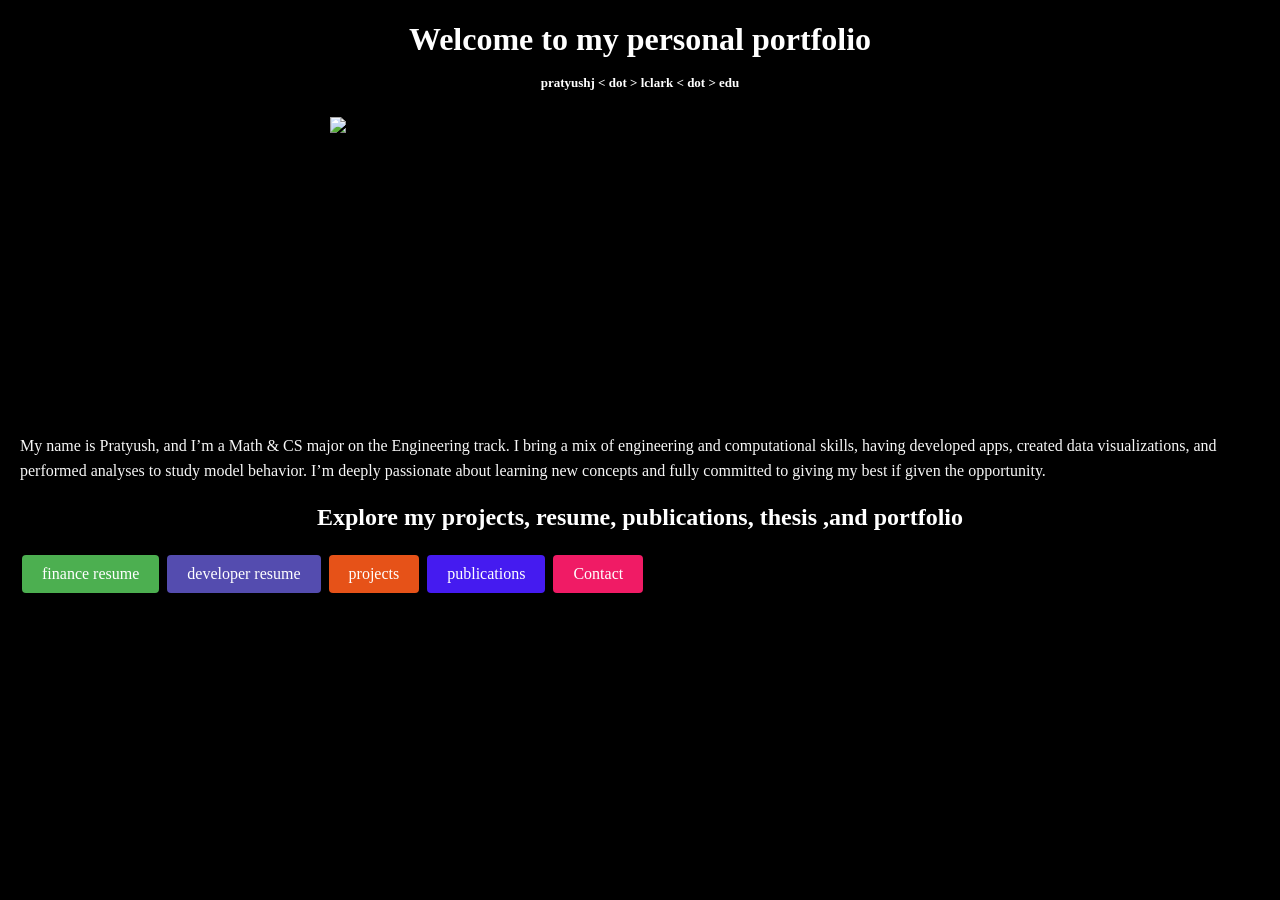
==== index.html @ fe73466f "Add files via upload" ====
<!DOCTYPE html>
<html lang="en">
<head>
    <meta charset="UTF-8">
    <meta name="viewport" content="width=device-width, initial-scale=1.0">
    <title>Document</title>
    <link rel="stylesheet" href="style.css">
</head>
<body>
    <h1>
        Welcome to my personal portfolio <br> <span class="email"> pratyushj &lt; dot &gt; lclark  &lt; dot &gt; edu </dot></span>

    </h1>
    <img src="DSC_4474.jpg" alt="Pratyush" class="center">
    <p>
        My name is Pratyush, and I’m a Math & CS major on the Engineering track. I bring a mix of engineering and computational skills, having developed apps, created data visualizations, and performed analyses to study model behavior. I’m deeply passionate about learning new concepts and fully committed to giving my best if given the opportunity.
    </p>
    <h2>Explore my projects, resume, publications, thesis ,and portfolio</h2>
    <a href="finres.html" class="fin"> finance resume</a>
    <a href="devres.html" class="dev"> developer resume</a>
    <a href="projects.html" class="proj">projects </a>
    <a href="pub.html" class="pub">publications</a>
    <a href="contact.html" class="cont">Contact</a>
</body>
</html>
---- style.css ----
body{
    font-family: Georgia, 'Times New Roman', Times, serif;
    margin: 20px;
    background-color: rgb(0, 0, 0);
}
h1{
    color: rgb(255, 255, 255);
    text-align: center;
}
h2{
    color: rgb(255, 255, 255);
    text-align: center;
}
p{
    line-height: 1.6;
    color: rgb(247, 247, 247);
}
img{
    width: 350px;
    height: 300px;
    text-align: center;
}
.center{
    display: block;
    margin-left: auto;
    margin-right: auto;
    width: 50%;
}
.email{
    font-size: small;
}
.fin {
    background-color: #4CAF50;
    border: none;
	color: white;
	padding: 10px 20px;
	text-align: center;
	text-decoration: none;
	display: inline-block;
	font-size: 16px;
	margin: 4px 2px;
	cursor: pointer;
	border-radius: 4px;
}
.dev{
    background-color: #544caf;
    border: none;
	color: white;
	padding: 10px 20px;
	text-align: center;
	text-decoration: none;
	display: inline-block;
	font-size: 16px;
	margin: 4px 2px;
	cursor: pointer;
	border-radius: 4px;
}
.proj{
    background-color: #e65218;
    border: none;
	color: white;
	padding: 10px 20px;
	text-align: center;
	text-decoration: none;
	display: inline-block;
	font-size: 16px;
	margin: 4px 2px;
	cursor: pointer;
	border-radius: 4px;
}

.pub{
    background-color: #451bf0;
    border: none;
	color: white;
	padding: 10px 20px;
	text-align: center;
	text-decoration: none;
	display: inline-block;
	font-size: 16px;
	margin: 4px 2px;
	cursor: pointer;
	border-radius: 4px;
}
.cont{
    background-color: #f01b65;
    border: none;
	color: white;
	padding: 10px 20px;
	text-align: center;
	text-decoration: none;
	display: inline-block;
	font-size: 16px;
	margin: 4px 2px;
	cursor: pointer;
	border-radius: 4px;
}
.fin_body{
    font-family: Georgia, 'Times New Roman', Times, serif;
    margin: 20px;
    background-color: rgb(0, 0, 0);	
}

.contact-page {
    min-height: 100vh;
    display: flex;
    justify-content: center;
    align-items: center;
    background: linear-gradient(135deg, #656568, #7b5cff);
    font-family: system-ui, -apple-system, BlinkMacSystemFont, sans-serif;
}

/* Card */
.contact-card {
    background: rgb(255, 255, 255);
    color: #020202;
    width: 100%;
    max-width: 420px;
    padding: 2.5rem;
    border-radius: 14px;
    box-shadow: 0 20px 40px rgba(0, 0, 0, 0.15);
}

/* Headings */
.contact-card h1 {
	color: #000;
    margin-bottom: 0.5rem;
    font-size: 1.8rem;
}

.contact-subtext {
    margin-bottom: 1.8rem;
    color: #555;
    font-size: 0.95rem;
}

/* Form layout */
.contact-card form {
    display: flex;
    flex-direction: column;
    gap: 1.2rem;
}

.contact-card label {
    display: flex;
    flex-direction: column;
    font-size: 0.9rem;
    font-weight: 500;
}

/* Inputs */
.contact-card input,
.contact-card textarea {
    margin-top: 0.4rem;
    padding: 0.65rem 0.75rem;
    border-radius: 8px;
    border: 1px solid #ccc;
    font-size: 0.95rem;
    font-family: inherit;
}

/* Focus states */
.contact-card input:focus,
.contact-card textarea:focus {
    outline: none;
    border-color: #5f3cff;
}

/* Button */
.contact-card button {
    margin-top: 0.5rem;
    padding: 0.7rem;
    background: #2e13a5;
    color: white;
    border: none;
    border-radius: 8px;
    font-size: 0.95rem;
    font-weight: 600;
    cursor: pointer;
    transition: background 0.2s ease;
}

.contact-card button:hover {
    background: #3e2ab3;
}
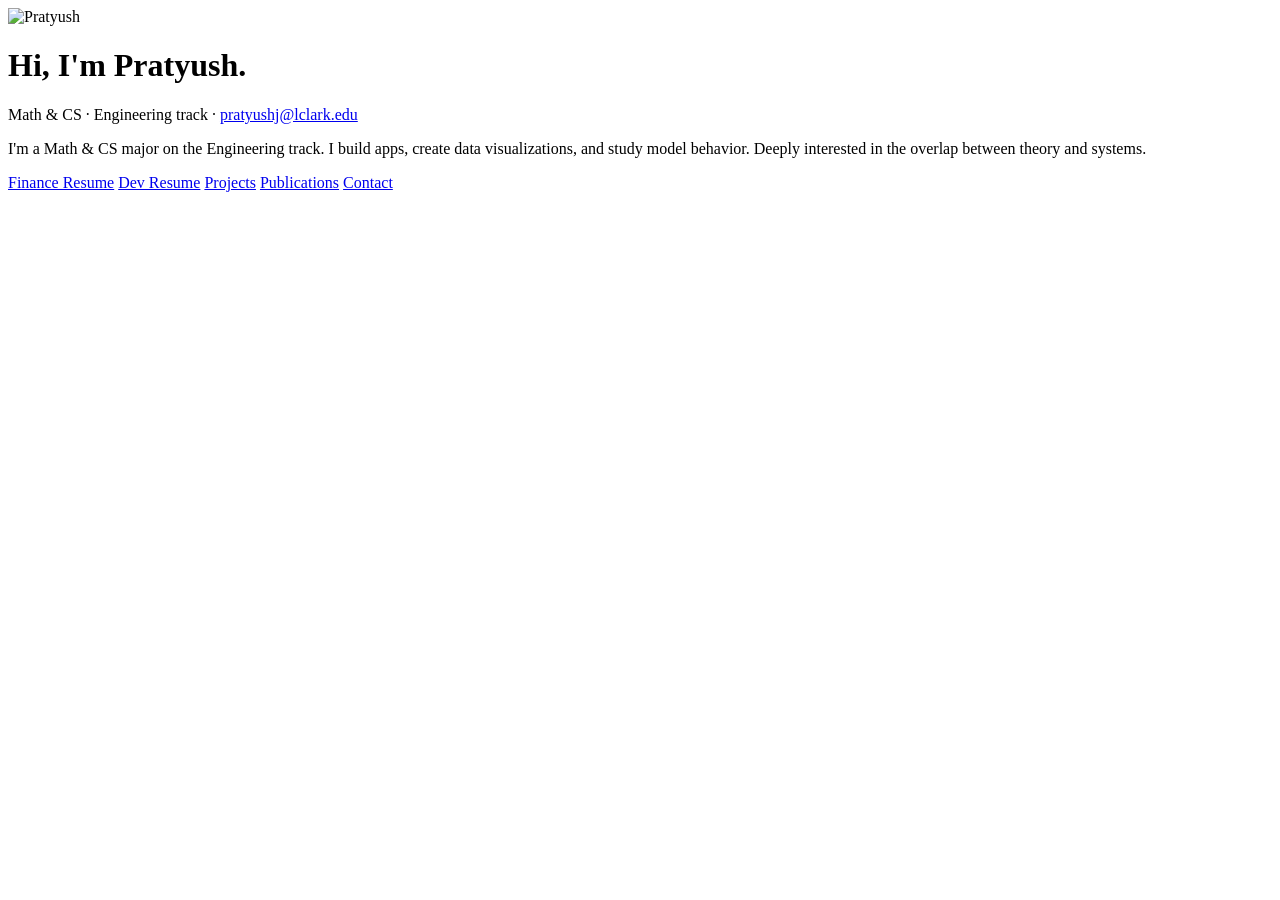
==== commit 519b0e16: "changed html" ====
--- a/index.html
+++ b/index.html
@@ -3,23 +3,30 @@
 <head>
     <meta charset="UTF-8">
     <meta name="viewport" content="width=device-width, initial-scale=1.0">
-    <title>Document</title>
+    <title>Pratyush — Math & CS</title>
+    <link rel="preconnect" href="https://fonts.googleapis.com">
+    <link href="https://fonts.googleapis.com/css2?family=EB+Garamond:ital,wght@0,400;0,500;1,400&family=JetBrains+Mono:wght@400;500&display=swap" rel="stylesheet">
     <link rel="stylesheet" href="style.css">
 </head>
 <body>
-    <h1>
-        Welcome to my personal portfolio <br> <span class="email"> pratyushj &lt; dot &gt; lclark  &lt; dot &gt; edu </dot></span>
+    <main>
+        <header>
+            <img src="DSC_4474.jpg" alt="Pratyush" class="avatar">
+            <h1>Hi, I'm Pratyush.</h1>
+            <p class="tagline">Math & CS · Engineering track · <a href="mailto:pratyushj@lclark.edu">pratyushj@lclark.edu</a></p>
+        </header>
 
-    </h1>
-    <img src="DSC_4474.jpg" alt="Pratyush" class="center">
-    <p>
-        My name is Pratyush, and I’m a Math & CS major on the Engineering track. I bring a mix of engineering and computational skills, having developed apps, created data visualizations, and performed analyses to study model behavior. I’m deeply passionate about learning new concepts and fully committed to giving my best if given the opportunity.
-    </p>
-    <h2>Explore my projects, resume, publications, thesis ,and portfolio</h2>
-    <a href="finres.html" class="fin"> finance resume</a>
-    <a href="devres.html" class="dev"> developer resume</a>
-    <a href="projects.html" class="proj">projects </a>
-    <a href="pub.html" class="pub">publications</a>
-    <a href="contact.html" class="cont">Contact</a>
+        <p class="bio">
+            I'm a Math & CS major on the Engineering track. I build apps, create data visualizations, and study model behavior. Deeply interested in the overlap between theory and systems.
+        </p>
+
+        <nav class="links">
+            <a href="finres.html">Finance Resume</a>
+            <a href="devres.html">Dev Resume</a>
+            <a href="projects.html">Projects</a>
+            <a href="pub.html">Publications</a>
+            <a href="contact.html">Contact</a>
+        </nav>
+    </main>
 </body>
 </html>
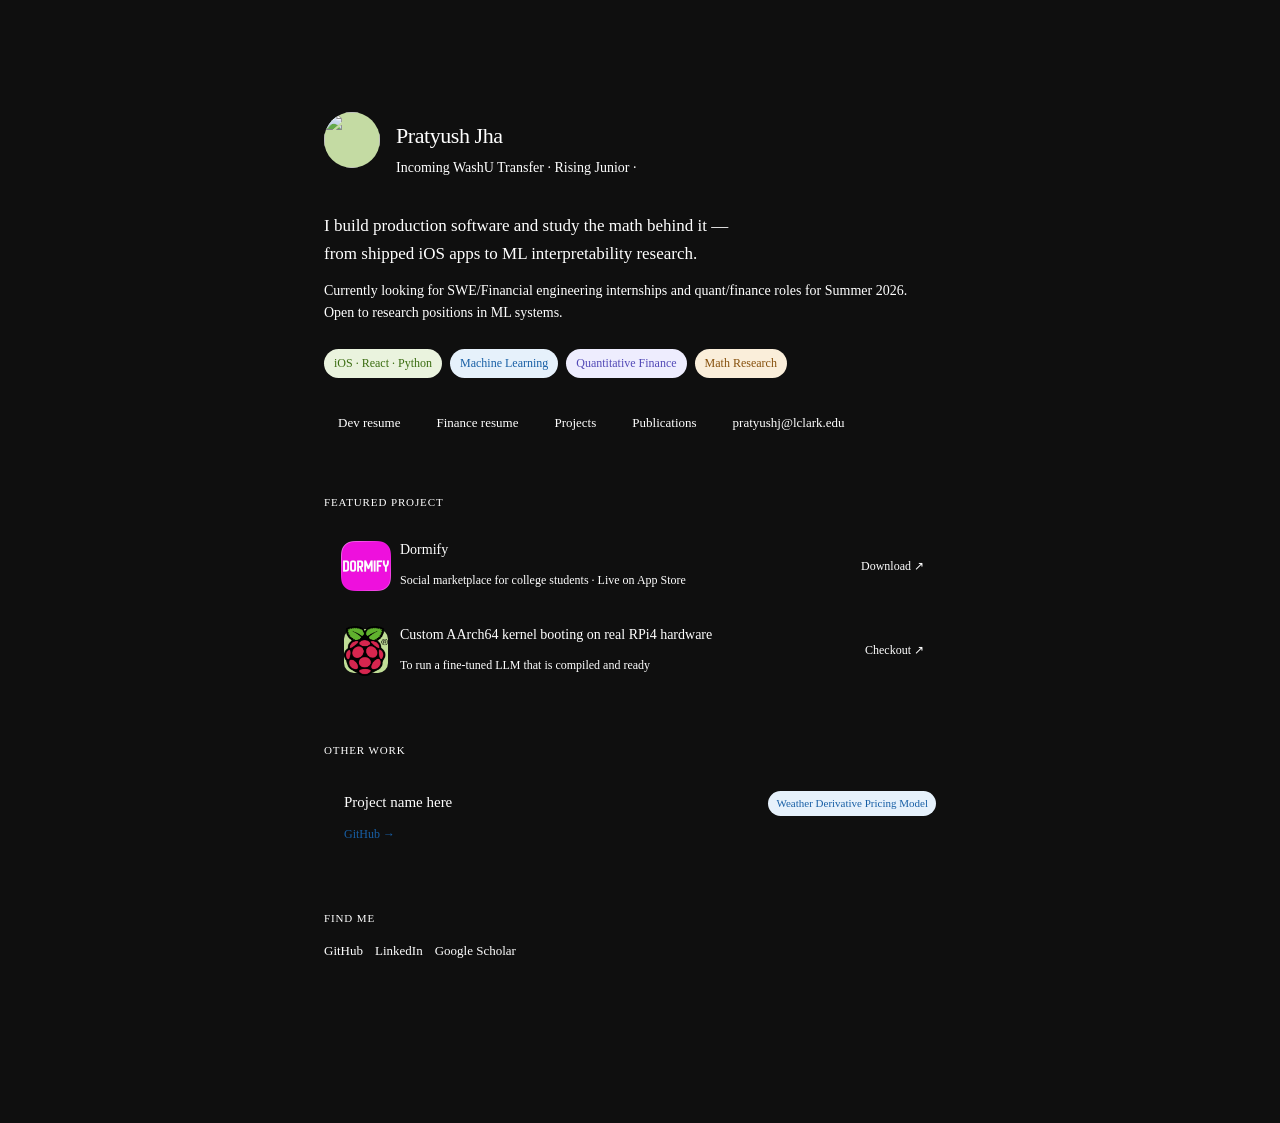
==== commit a7688403: "changed the portfolio" ====
--- a/index.html
+++ b/index.html
@@ -3,30 +3,150 @@
 <head>
     <meta charset="UTF-8">
     <meta name="viewport" content="width=device-width, initial-scale=1.0">
-    <title>Pratyush — Math & CS</title>
+    <title>Pratyush — System Science</title>
     <link rel="preconnect" href="https://fonts.googleapis.com">
     <link href="https://fonts.googleapis.com/css2?family=EB+Garamond:ital,wght@0,400;0,500;1,400&family=JetBrains+Mono:wght@400;500&display=swap" rel="stylesheet">
     <link rel="stylesheet" href="style.css">
+    <style>
+  * { box-sizing: border-box; margin: 0; padding: 0; }
+  body { font-family: var(--font-sans); color: white; }
+  .site { max-width: 680px; margin: 0 auto; padding: 3rem 1.5rem 4rem; }
+  .avatar-row { display: flex; align-items: center; gap: 1rem; margin-bottom: 1.25rem; }
+  .avatar { width: 56px; height: 56px; border-radius: 50%; background: #C0DD97; display: flex; align-items: center; justify-content: center; font-weight: 500; font-size: 18px; color: #27500A; flex-shrink: 0; }
+  .name-block h1 { font-size: 22px; font-weight: 500; line-height: 1.2; }
+  .name-block p { font-size: 14px; color: white; margin-top: 2px; }
+  .headline { font-size: 17px; line-height: 1.65; margin-bottom: 0.75rem; color: var(--color-text-primary); }
+  .headline strong { font-weight: 500; }
+  .subline { font-size: 14px; color: white; line-height: 1.6; margin-bottom: 1.5rem; }
+  .badges { display: flex; flex-wrap: wrap; gap: 8px; margin-bottom: 1.75rem; }
+  .badge { font-size: 12px; padding: 4px 10px; border-radius: 20px; font-weight: 400; }
+  .badge-green { background: #EAF3DE; color: #3B6D11; }
+  .badge-blue { background: #E6F1FB; color: #185FA5; }
+  .badge-purple { background: #EEEDFE; color: #534AB7; }
+  .badge-amber { background: #FAEEDA; color: #854F0B; }
+  .divider { border: none; border-top: 0.5px solid var(--color-border-tertiary); margin: 1.5rem 0; }
+  .section-label { font-size: 11px; letter-spacing: 0.08em; text-transform: uppercase; color: var(--color-text-tertiary); margin-bottom: 0.75rem; font-weight: 500; }
+  .links-row { display: flex; flex-wrap: wrap; gap: 8px; margin-bottom: 1.75rem; }
+  .link-btn { font-size: 13px; padding: 6px 14px; border-radius: var(--border-radius-md); border: 0.5px solid var(--color-border-secondary); background: var(--color-background-primary); color: var(--color-text-primary); text-decoration: none; cursor: pointer; transition: background 0.15s; }
+  .link-btn:hover { background: var(--color-background-secondary); }
+  .link-btn.primary { background: var(--color-text-primary); color: var(--color-background-primary); border-color: transparent; }
+  .link-btn.primary:hover { opacity: 0.85; }
+  .project-card { border: 0.5px solid var(--color-border-tertiary); border-radius: var(--border-radius-lg); padding: 1rem 1.25rem; margin-bottom: 0.75rem; }
+  .project-top { display: flex; align-items: flex-start; justify-content: space-between; gap: 12px; margin-bottom: 6px; }
+  .project-name { font-size: 15px; font-weight: 500; }
+  .project-tag { font-size: 11px; padding: 3px 8px; border-radius: 20px; white-space: nowrap; flex-shrink: 0; margin-top: 2px; }
+  .project-desc { font-size: 13px; color: var(--color-text-secondary); line-height: 1.6; margin-bottom: 8px; }
+  .project-links { display: flex; gap: 10px; }
+  .project-links a { font-size: 12px; color: var(--color-text-info, #185FA5); text-decoration: none; }
+  .project-links a:hover { text-decoration: underline; }
+  .stat-pill { font-size: 12px; color: var(--color-text-secondary); background: var(--color-background-secondary); border-radius: 20px; padding: 2px 8px; display: inline-block; margin-top: 4px; }
+  .social-row { display: flex; flex-wrap: wrap; gap: 12px; margin-top: 0.25rem; }
+  .social-row a { font-size: 13px; color: var(--color-text-secondary); text-decoration: none; }
+  .social-row a:hover { color: var(--color-text-primary); }
+  .appstore-row { display: flex; align-items: center; gap: 12px; background: var(--color-background-secondary); border-radius: var(--border-radius-lg); padding: 0.875rem 1.25rem; margin-top: 0; }
+  .app-icon { width: 44px; height: 44px; border-radius: 10px; background: #C0DD97; display: flex; align-items: center; justify-content: center; font-size: 20px; flex-shrink: 0; }
+  .app-info { flex: 1; }
+  .app-info p { font-size: 14px; font-weight: 500; }
+  .app-info span { font-size: 12px; color: var(--color-text-secondary); }
+  .dl-btn { font-size: 12px; padding: 6px 12px; border-radius: var(--border-radius-md); border: 0.5px solid var(--color-border-secondary); background: var(--color-background-primary); color: var(--color-text-primary); text-decoration: none; white-space: nowrap; }
+</style>
+
 </head>
 <body>
-    <main>
-        <header>
-            <img src="DSC_4474.jpg" alt="Pratyush" class="avatar">
-            <h1>Hi, I'm Pratyush.</h1>
-            <p class="tagline">Math & CS · Engineering track · <a href="mailto:pratyushj@lclark.edu">pratyushj@lclark.edu</a></p>
-        </header>
+    
+<h2 class="sr-only" style="position:absolute;width:1px;height:1px;overflow:hidden;">Pratyush's portfolio</h2>
 
-        <p class="bio">
-            I'm a Math & CS major on the Engineering track. I build apps, create data visualizations, and study model behavior. Deeply interested in the overlap between theory and systems.
-        </p>
+<div class="site">
+  <div class="avatar-row">
+    <img class="avatar" src="profile.jpg" alt=""> </img>
+    <div class="name-block">
+      <h1>Pratyush Jha</h1>
+      <p>Incoming WashU Transfer · Rising Junior · </p>
+    </div>
+  </div>
 
-        <nav class="links">
-            <a href="finres.html">Finance Resume</a>
-            <a href="devres.html">Dev Resume</a>
-            <a href="projects.html">Projects</a>
-            <a href="pub.html">Publications</a>
-            <a href="contact.html">Contact</a>
-        </nav>
-    </main>
+  <p class="headline">
+    I build <strong>production software</strong> and study the math behind it —<br>
+    from shipped iOS apps to ML interpretability research.
+  </p>
+  <p class="subline">
+    Currently looking for SWE/Financial engineering internships and quant/finance roles for Summer 2026.<br>
+    Open to research positions in ML systems.
+  </p>
+
+  <div class="badges">
+    <span class="badge badge-green">iOS · React · Python</span>
+    <span class="badge badge-blue">Machine Learning</span>
+    <span class="badge badge-purple">Quantitative Finance</span>
+    <span class="badge badge-amber">Math Research</span>
+  </div>
+
+  <div class="links-row">
+    <a href="devres.html" class="link-btn primary">Dev resume</a>
+    <a href="finres.html" class="link-btn">Finance resume</a>
+    <a href="projects.html" class="link-btn">Projects</a>
+    <a href="pub.html" class="link-btn">Publications</a>
+    <a href="mailto:pratyushj@lclark.edu" class="link-btn">pratyushj@lclark.edu</a>
+  </div>
+
+  <hr class="divider">
+
+  <p class="section-label">Featured project</p>
+
+  <div class="appstore-row">
+    <div class="app-icon"> <img src="logo_dorm.png" width="50" height="50" alt="Dormify"></div>
+    <div class="app-info">
+      <p>Dormify</p>
+      <span>Social marketplace for college students · Live on App Store</span>
+    </div>
+    <a href="https://apps.apple.com/us/app/dormify-now/id6760570540" class="dl-btn">Download ↗</a>
+  </div>
+
+    <div class="appstore-row">
+    <div class="app-icon"> <img src="pi.png" width="50" height="50" alt="Dormify"></div>
+    <div class="app-info">
+      <p>Custom AArch64 kernel booting on real RPi4 hardware
+ </p>
+      <span> To run a fine-tuned LLM that is compiled and ready</span>
+    </div>
+    <a href="https://github.com/pratyush400/MyKernel" class="dl-btn">Checkout ↗</a>
+  </div>
+
+  <hr class="divider">
+
+  <p class="section-label">Other work</p>
+
+  <div class="project-card">
+    <div class="project-top">
+      <span class="project-name">Project name here</span>
+      <span class="project-tag badge-blue badge">Weather Derivative Pricing Model</span>
+    </div>
+    <p class="project-desc"></p>
+    <div class="project-links">
+      <a href="https://github.com/pratyush400/Weather_Pricing_Model/blob/main/project.ipynb">GitHub →</a>
+    </div>
+  </div>
+<!-- 
+  <div class="project-card">
+    <div class="project-top">
+      <span class="project-name">Data visualization / finance project</span>
+      <span class="project-tag badge-purple badge">Quant / Finance</span>
+    </div>
+    <p class="project-desc">Something that bridges your CS and finance interest. Even a well-done class project with solid methodology works here.</p>
+    <div class="project-links">
+      <a href="#">GitHub →</a>
+    </div>
+  </div> -->
+
+  <hr class="divider">
+
+  <p class="section-label">Find me</p>
+  <div class="social-row">
+    <a href="https://github.com/pratyush400/">GitHub</a>
+    <a href="https://linkedin.com/in/pratyushjha">LinkedIn</a>
+    <a href="#">Google Scholar</a>
+  </div>
+</div>
+
 </body>
 </html>
--- a/style.css
+++ b/style.css
@@ -0,0 +1,93 @@
+:root {
+    --bg: #0f0f0f;
+    --text: #e8e6e1;
+    --muted: #888;
+    --accent: #c8a96e; /* warm gold — one accent, used sparingly */
+    --max-width: 600px;
+    --font-body: 'EB Garamond', Georgia, serif;
+    --font-mono: 'JetBrains Mono', monospace;
+}
+
+*, *::before, *::after { box-sizing: border-box; margin: 0; padding: 0; }
+
+body {
+    background: var(--bg);
+    color: var(--text);
+    font-family: var(--font-body);
+    font-size: 1.15rem;
+    line-height: 1.75;
+    padding: 4rem 1.5rem 6rem;
+}
+
+main {
+    max-width: var(--max-width);
+    margin: 0 auto;
+}
+
+/* Avatar */
+.avatar {
+    width: 72px;
+    height: 72px;
+    border-radius: 50%;
+    object-fit: cover;
+    display: block;
+    margin-bottom: 1.5rem;
+    filter: grayscale(20%);
+}
+
+/* Heading */
+h1 {
+    font-size: 2rem;
+    font-weight: 500;
+    color: #fff;
+    margin-bottom: 0.4rem;
+    letter-spacing: -0.02em;
+}
+
+/* Tagline */
+.tagline {
+    font-family: var(--font-mono);
+    font-size: 0.78rem;
+    color: var(--muted);
+    margin-bottom: 2.5rem;
+    letter-spacing: 0.02em;
+}
+
+.tagline a {
+    color: var(--accent);
+    text-decoration: none;
+}
+
+.tagline a:hover { text-decoration: underline; }
+
+/* Bio */
+.bio {
+    color: var(--text);
+    margin-bottom: 3rem;
+    max-width: 52ch;
+}
+
+/* Nav links — plain text list, no buttons */
+.links {
+    display: flex;
+    flex-wrap: wrap;
+    gap: 0.25rem 0;
+    flex-direction: column;
+}
+
+.links a {
+    font-family: var(--font-mono);
+    font-size: 0.85rem;
+    color: var(--muted);
+    text-decoration: none;
+    padding: 0.2rem 0;
+    transition: color 0.15s ease;
+    letter-spacing: 0.03em;
+}
+
+.links a::before {
+    content: '→ ';
+    color: var(--accent);
+}
+
+.links a:hover { color: #fff; }
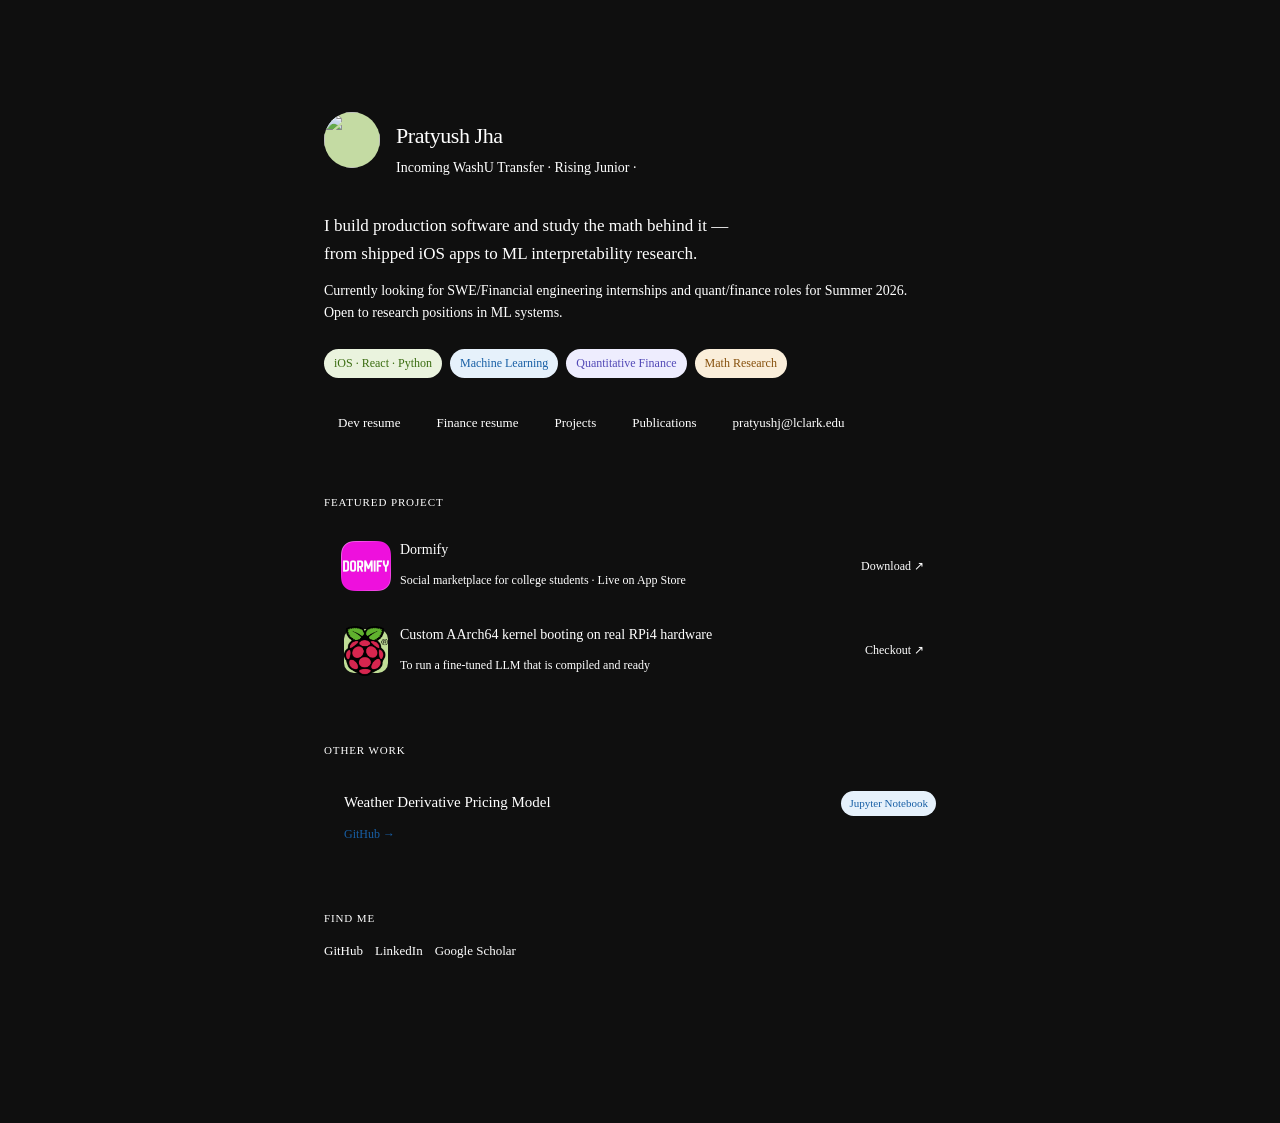
==== commit 21fe0c7f: "changed the portfolio" ====
--- a/index.html
+++ b/index.html
@@ -118,8 +118,8 @@
 
   <div class="project-card">
     <div class="project-top">
-      <span class="project-name">Project name here</span>
-      <span class="project-tag badge-blue badge">Weather Derivative Pricing Model</span>
+      <span class="project-name">Weather Derivative Pricing Model</span>
+      <span class="project-tag badge-blue badge">Jupyter Notebook</span>
     </div>
     <p class="project-desc"></p>
     <div class="project-links">
